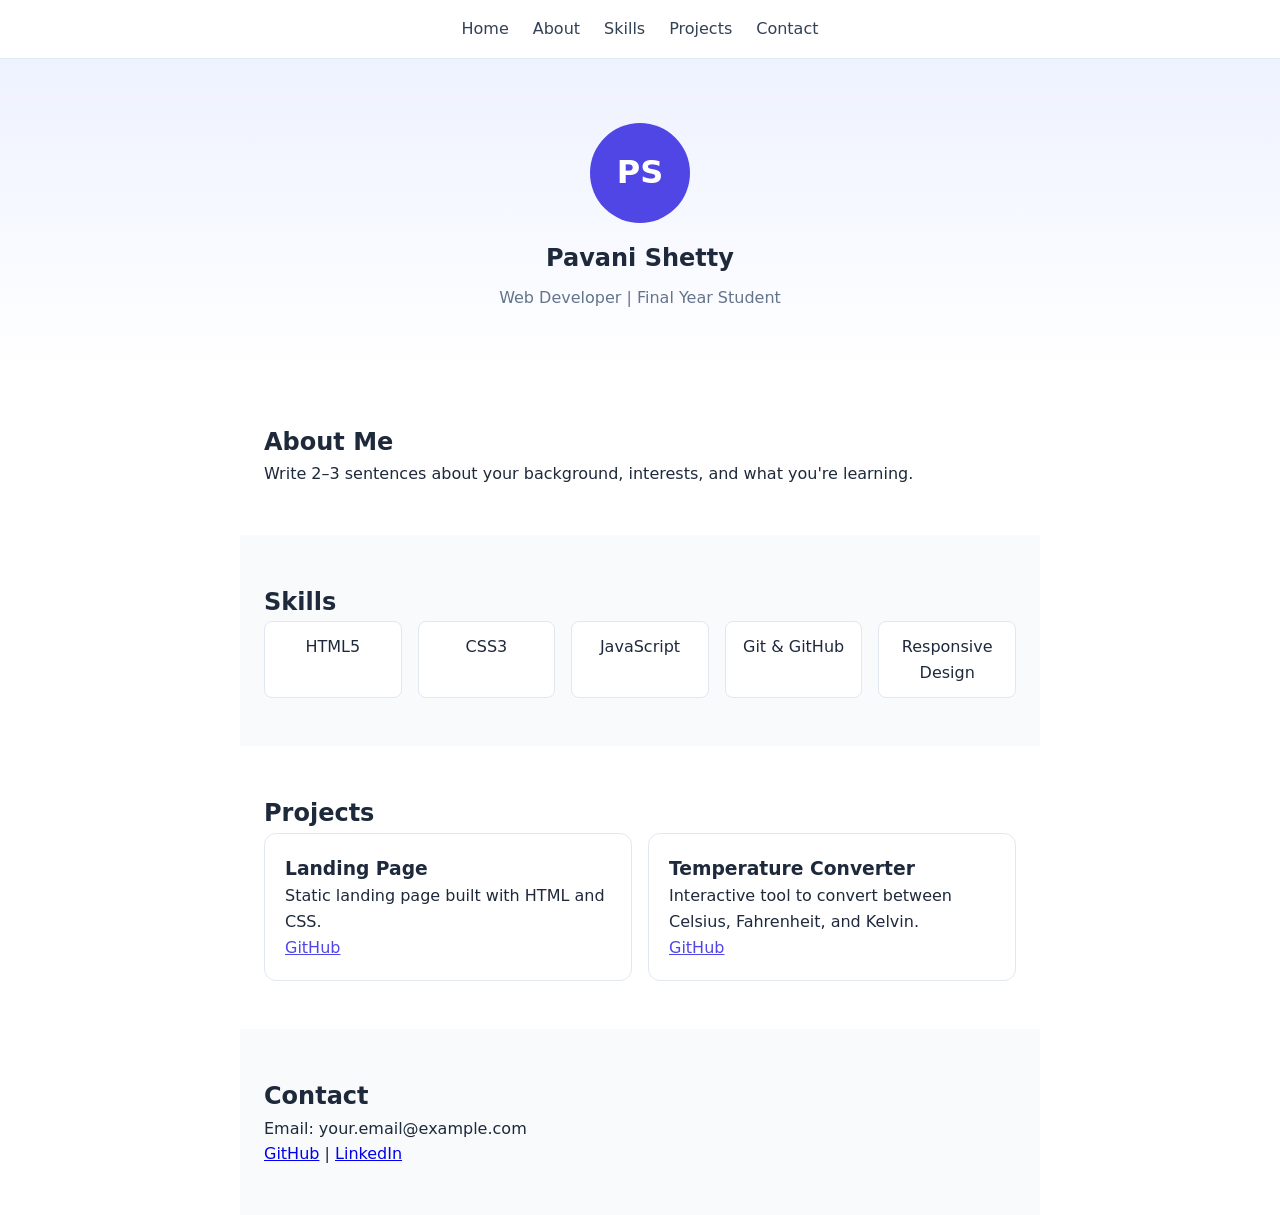
==== WebDev-L1-PersonalPortfolio/index.html @ a65268a7 "Initialize OIBSIP Web Development Level 1 project structure" ====
<!DOCTYPE html>
<html lang="en">
<head>
  <meta charset="UTF-8" />
  <meta name="viewport" content="width=device-width, initial-scale=1.0" />
  <title>Pavani Shetty | Portfolio</title>
  <link rel="stylesheet" href="style.css" />
</head>
<body>
  <nav class="navbar">
    <ul>
      <li><a href="#home">Home</a></li>
      <li><a href="#about">About</a></li>
      <li><a href="#skills">Skills</a></li>
      <li><a href="#projects">Projects</a></li>
      <li><a href="#contact">Contact</a></li>
    </ul>
  </nav>

  <section id="home" class="hero">
    <div class="avatar">PS</div>
    <h1>Pavani Shetty</h1>
    <p class="role">Web Developer | Final Year Student</p>
  </section>

  <section id="about" class="section">
    <h2>About Me</h2>
    <p>Write 2–3 sentences about your background, interests, and what you're learning.</p>
  </section>

  <section id="skills" class="section alt">
    <h2>Skills</h2>
    <div class="skills-grid">
      <span>HTML5</span>
      <span>CSS3</span>
      <span>JavaScript</span>
      <span>Git & GitHub</span>
      <span>Responsive Design</span>
    </div>
  </section>

  <section id="projects" class="section">
    <h2>Projects</h2>
    <div class="projects-grid">
      <article class="project-card">
        <h3>Landing Page</h3>
        <p>Static landing page built with HTML and CSS.</p>
        <a href="#">GitHub</a>
      </article>
      <article class="project-card">
        <h3>Temperature Converter</h3>
        <p>Interactive tool to convert between Celsius, Fahrenheit, and Kelvin.</p>
        <a href="#">GitHub</a>
      </article>
    </div>
  </section>

  <section id="contact" class="section alt">
    <h2>Contact</h2>
    <p>Email: your.email@example.com</p>
    <p>
      <a href="https://github.com/pavani-shetty">GitHub</a> |
      <a href="#">LinkedIn</a>
    </p>
  </section>
</body>
</html>
---- WebDev-L1-PersonalPortfolio/style.css ----
html {
  scroll-behavior: smooth;
}

* {
  box-sizing: border-box;
  margin: 0;
  padding: 0;
}

body {
  font-family: system-ui, sans-serif;
  color: #1e293b;
  line-height: 1.6;
}

.navbar {
  position: sticky;
  top: 0;
  background: #fff;
  border-bottom: 1px solid #e2e8f0;
  padding: 1rem;
}

.navbar ul {
  display: flex;
  justify-content: center;
  gap: 1.5rem;
  list-style: none;
  flex-wrap: wrap;
}

.navbar a {
  text-decoration: none;
  color: #334155;
  font-weight: 500;
}

.navbar a:hover {
  color: #4f46e5;
}

.hero {
  text-align: center;
  padding: 4rem 1.5rem;
  background: linear-gradient(180deg, #eef2ff, #fff);
}

.avatar {
  width: 100px;
  height: 100px;
  margin: 0 auto 1rem;
  border-radius: 50%;
  background: #4f46e5;
  color: #fff;
  display: grid;
  place-items: center;
  font-size: 2rem;
  font-weight: 700;
}

.role {
  color: #64748b;
  margin-top: 0.5rem;
}

.section {
  padding: 3rem 1.5rem;
  max-width: 800px;
  margin: 0 auto;
}

.section.alt {
  background: #f8fafc;
}

.skills-grid,
.projects-grid {
  display: grid;
  gap: 1rem;
}

.skills-grid {
  grid-template-columns: repeat(auto-fit, minmax(120px, 1fr));
}

.skills-grid span {
  background: #fff;
  border: 1px solid #e2e8f0;
  padding: 0.75rem;
  border-radius: 8px;
  text-align: center;
}

.projects-grid {
  grid-template-columns: repeat(auto-fit, minmax(240px, 1fr));
}

.project-card {
  background: #fff;
  border: 1px solid #e2e8f0;
  border-radius: 12px;
  padding: 1.25rem;
}

.project-card a {
  color: #4f46e5;
}

@media (max-width: 600px) {
  .hero {
    padding: 2.5rem 1rem;
  }
}
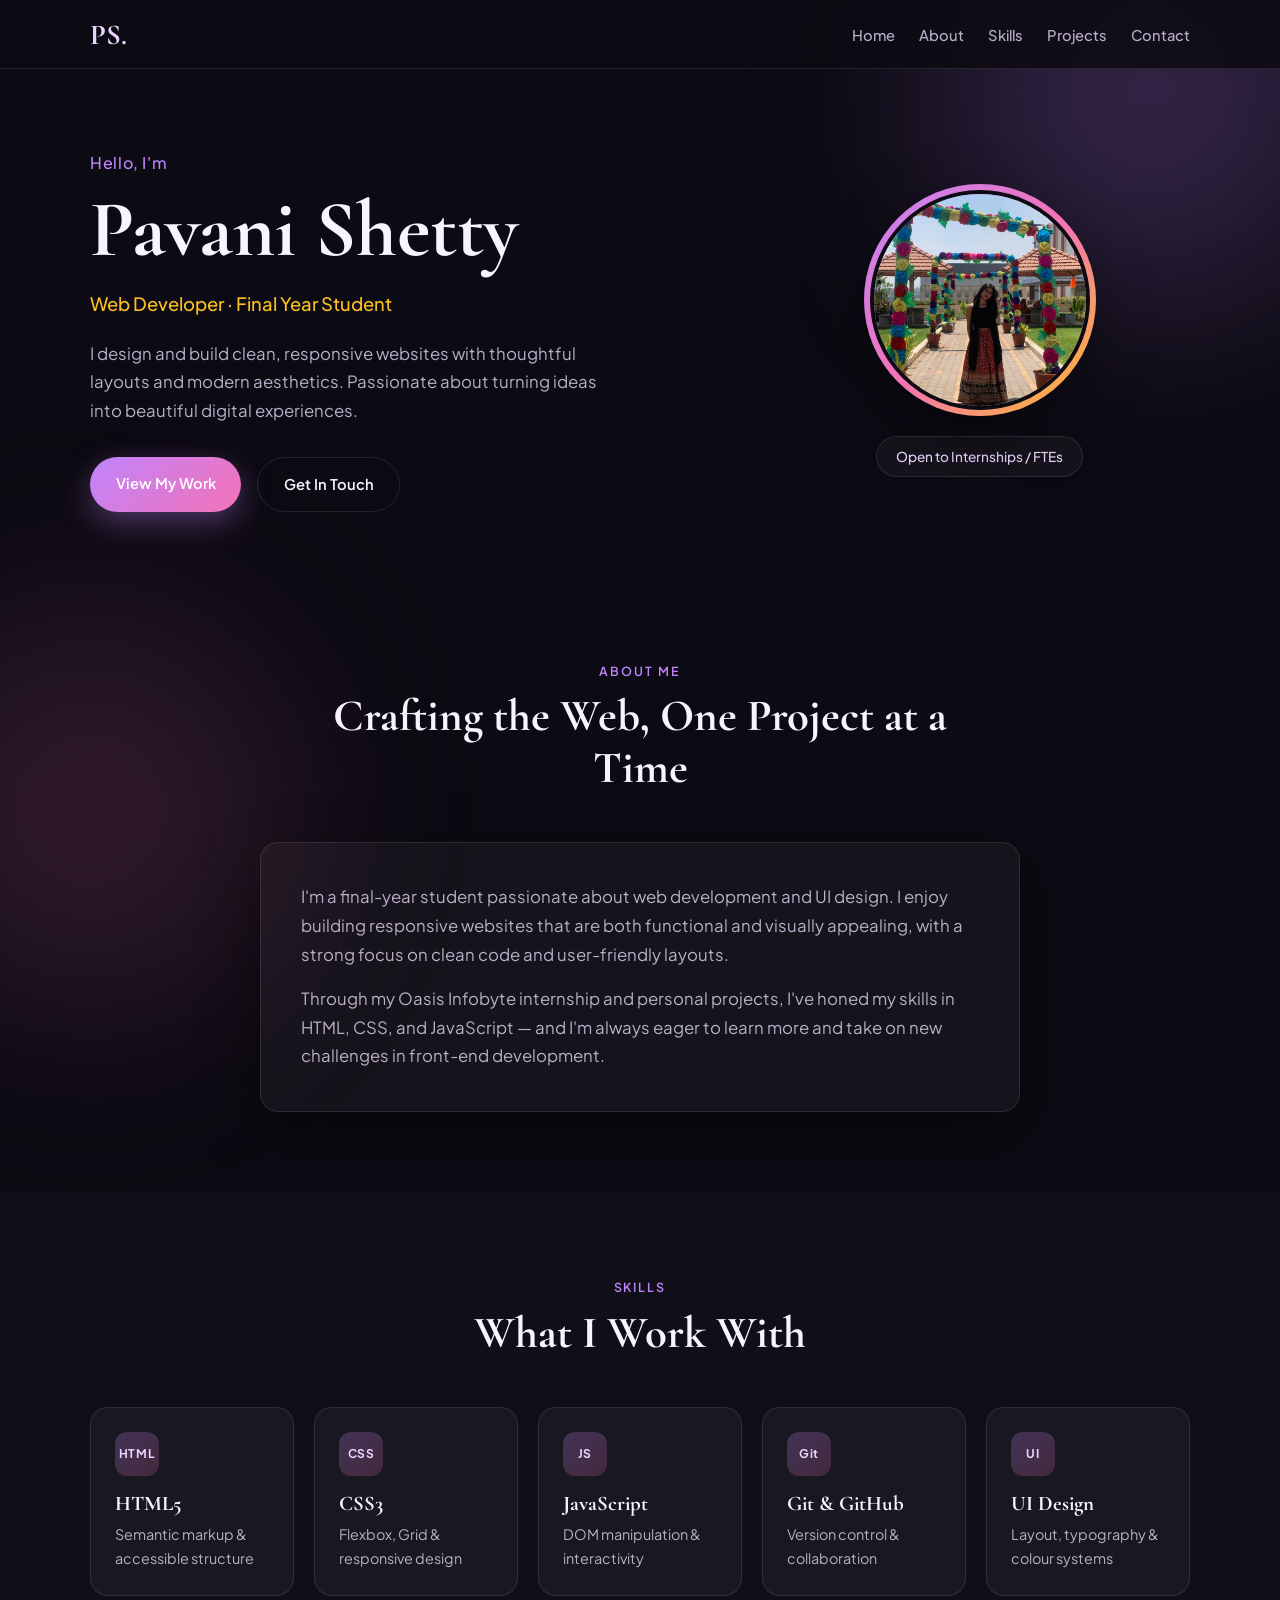
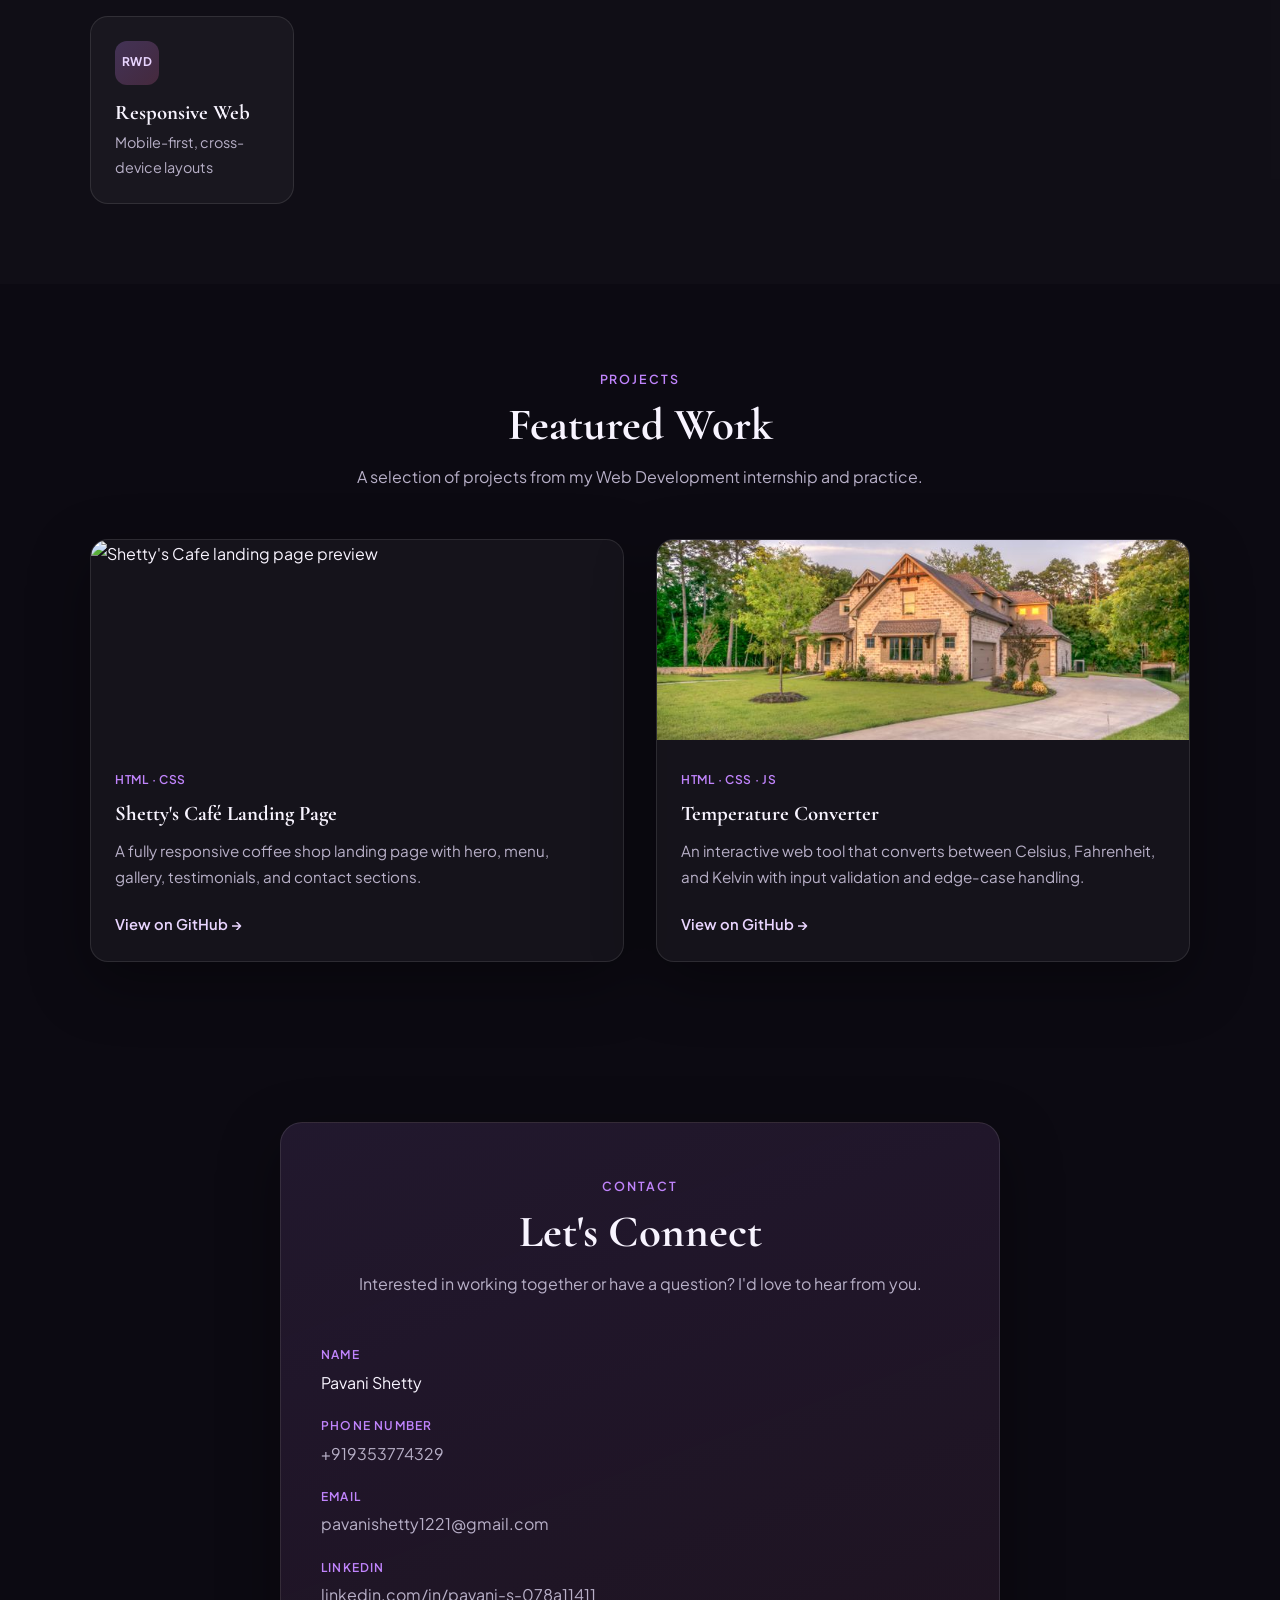
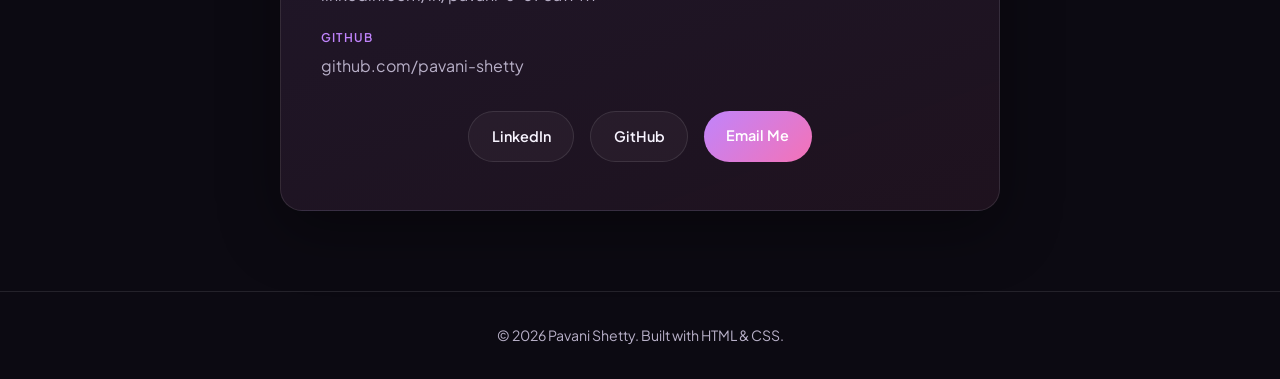
==== commit 9c3ec0fc: "Complete Task 2 - Personal portfolio with Netlify deployment setup" ====
--- a/WebDev-L1-PersonalPortfolio/index.html
+++ b/WebDev-L1-PersonalPortfolio/index.html
@@ -3,65 +3,231 @@
 <head>
   <meta charset="UTF-8" />
   <meta name="viewport" content="width=device-width, initial-scale=1.0" />
-  <title>Pavani Shetty | Portfolio</title>
+  <title>Pavani Shetty | Web Developer Portfolio</title>
   <link rel="stylesheet" href="style.css" />
+  <link rel="preconnect" href="https://fonts.googleapis.com" />
+  <link rel="preconnect" href="https://fonts.gstatic.com" crossorigin />
+  <link href="https://fonts.googleapis.com/css2?family=Cormorant+Garamond:wght@500;600;700&family=Plus+Jakarta+Sans:wght@300;400;500;600;700&display=swap" rel="stylesheet" />
 </head>
 <body>
-  <nav class="navbar">
-    <ul>
-      <li><a href="#home">Home</a></li>
-      <li><a href="#about">About</a></li>
-      <li><a href="#skills">Skills</a></li>
-      <li><a href="#projects">Projects</a></li>
-      <li><a href="#contact">Contact</a></li>
-    </ul>
-  </nav>
-
-  <section id="home" class="hero">
-    <div class="avatar">PS</div>
-    <h1>Pavani Shetty</h1>
-    <p class="role">Web Developer | Final Year Student</p>
-  </section>
-
-  <section id="about" class="section">
-    <h2>About Me</h2>
-    <p>Write 2–3 sentences about your background, interests, and what you're learning.</p>
-  </section>
-
-  <section id="skills" class="section alt">
-    <h2>Skills</h2>
-    <div class="skills-grid">
-      <span>HTML5</span>
-      <span>CSS3</span>
-      <span>JavaScript</span>
-      <span>Git & GitHub</span>
-      <span>Responsive Design</span>
+  <div class="bg-glow bg-glow--one"></div>
+  <div class="bg-glow bg-glow--two"></div>
+
+  <header class="navbar">
+    <div class="container nav-content">
+      <a href="#home" class="logo">PS.</a>
+      <nav aria-label="Main navigation">
+        <ul class="nav-links">
+          <li><a href="#home">Home</a></li>
+          <li><a href="#about">About</a></li>
+          <li><a href="#skills">Skills</a></li>
+          <li><a href="#projects">Projects</a></li>
+          <li><a href="#contact">Contact</a></li>
+        </ul>
+      </nav>
     </div>
-  </section>
-
-  <section id="projects" class="section">
-    <h2>Projects</h2>
-    <div class="projects-grid">
-      <article class="project-card">
-        <h3>Landing Page</h3>
-        <p>Static landing page built with HTML and CSS.</p>
-        <a href="#">GitHub</a>
-      </article>
-      <article class="project-card">
-        <h3>Temperature Converter</h3>
-        <p>Interactive tool to convert between Celsius, Fahrenheit, and Kelvin.</p>
-        <a href="#">GitHub</a>
-      </article>
+  </header>
+
+  <main>
+    <section id="home" class="hero">
+      <div class="container hero-grid">
+        <div class="hero-text">
+          <p class="eyebrow">Hello, I'm</p>
+          <h1>Pavani Shetty</h1>
+          <p class="role">Web Developer · Final Year Student</p>
+          <p class="hero-description">
+            I design and build clean, responsive websites with thoughtful layouts
+            and modern aesthetics. Passionate about turning ideas into beautiful
+            digital experiences.
+          </p>
+          <div class="hero-actions">
+            <a href="#projects" class="btn btn-primary">View My Work</a>
+            <a href="#contact" class="btn btn-outline">Get In Touch</a>
+          </div>
+        </div>
+        <div class="hero-profile">
+          <div class="profile-ring">
+            <div class="avatar">
+              <img
+                src="images/profile.png"
+                alt="Pavani Shetty"
+              />
+            </div>
+          </div>
+          <div class="profile-badge">Open to Internships / FTEs</div>
+        </div>
+      </div>
+    </section>
+
+    <section id="about" class="section about">
+      <div class="container">
+        <div class="section-header">
+          <span class="section-label">About Me</span>
+          <h2>Crafting the Web, One Project at a Time</h2>
+        </div>
+        <div class="about-card">
+          <p>
+            I'm a final-year student passionate about web development and UI design.
+            I enjoy building responsive websites that are both functional and visually
+            appealing, with a strong focus on clean code and user-friendly layouts.
+          </p>
+          <p>
+            Through my Oasis Infobyte internship and personal projects, I've honed my
+            skills in HTML, CSS, and JavaScript — and I'm always eager to learn more
+            and take on new challenges in front-end development.
+          </p>
+        </div>
+      </div>
+    </section>
+
+    <section id="skills" class="section skills">
+      <div class="container">
+        <div class="section-header">
+          <span class="section-label">Skills</span>
+          <h2>What I Work With</h2>
+        </div>
+        <div class="skills-grid">
+          <article class="skill-card">
+            <span class="skill-icon">HTML</span>
+            <h3>HTML5</h3>
+            <p>Semantic markup & accessible structure</p>
+          </article>
+          <article class="skill-card">
+            <span class="skill-icon">CSS</span>
+            <h3>CSS3</h3>
+            <p>Flexbox, Grid & responsive design</p>
+          </article>
+          <article class="skill-card">
+            <span class="skill-icon">JS</span>
+            <h3>JavaScript</h3>
+            <p>DOM manipulation & interactivity</p>
+          </article>
+          <article class="skill-card">
+            <span class="skill-icon">Git</span>
+            <h3>Git & GitHub</h3>
+            <p>Version control & collaboration</p>
+          </article>
+          <article class="skill-card">
+            <span class="skill-icon">UI</span>
+            <h3>UI Design</h3>
+            <p>Layout, typography & colour systems</p>
+          </article>
+          <article class="skill-card">
+            <span class="skill-icon">RWD</span>
+            <h3>Responsive Web</h3>
+            <p>Mobile-first, cross-device layouts</p>
+          </article>
+        </div>
+      </div>
+    </section>
+
+    <section id="projects" class="section projects">
+      <div class="container">
+        <div class="section-header">
+          <span class="section-label">Projects</span>
+          <h2>Featured Work</h2>
+          <p>A selection of projects from my Web Development internship and practice.</p>
+        </div>
+        <div class="projects-grid">
+          <article class="project-card">
+            <div class="project-image">
+              <img
+                src="https://images.unsplash.com/photo-1495474472287-4d71bcdd2085?w=700&auto=format&fit=crop&q=80"
+                alt="Shetty's Cafe landing page preview"
+                loading="lazy"
+              />
+            </div>
+            <div class="project-body">
+              <span class="project-tag">HTML · CSS</span>
+              <h3>Shetty's Café Landing Page</h3>
+              <p>
+                A fully responsive coffee shop landing page with hero, menu, gallery,
+                testimonials, and contact sections.
+              </p>
+              <a
+                href="https://github.com/pavani-shetty/OIBSIP/tree/main/WebDev-L1-LandingPage"
+                target="_blank"
+                rel="noopener noreferrer"
+                class="project-link"
+              >View on GitHub →</a>
+            </div>
+          </article>
+          <article class="project-card">
+            <div class="project-image">
+              <img
+                src="images/temperature-converter.jpg"
+                alt="Temperature converter project preview"
+                loading="lazy"
+              />
+            </div>
+            <div class="project-body">
+              <span class="project-tag">HTML · CSS · JS</span>
+              <h3>Temperature Converter</h3>
+              <p>
+                An interactive web tool that converts between Celsius, Fahrenheit,
+                and Kelvin with input validation and edge-case handling.
+              </p>
+              <a
+                href="https://github.com/pavani-shetty/OIBSIP/tree/main/WebDev-L1-TemperatureConverter"
+                target="_blank"
+                rel="noopener noreferrer"
+                class="project-link"
+              >View on GitHub →</a>
+            </div>
+          </article>
+        </div>
+      </div>
+    </section>
+
+    <section id="contact" class="section contact">
+      <div class="container">
+        <div class="contact-card">
+          <div class="section-header">
+            <span class="section-label">Contact</span>
+            <h2>Let's Connect</h2>
+            <p>Interested in working together or have a question? I'd love to hear from you.</p>
+          </div>
+          <div class="contact-details">
+            <div class="contact-item">
+              <span class="contact-label">Name</span>
+              <span>Pavani Shetty</span>
+            </div>
+            <div class="contact-item">
+              <span class="contact-label">Phone Number</span>
+              <a href="tel:+919353774329">+919353774329</a>
+            </div>
+            <div class="contact-item">
+              <span class="contact-label">Email</span>
+              <a href="mailto:pavanishetty1221@gmail.com">pavanishetty1221@gmail.com</a>
+            </div>
+
+            <div class="contact-item">
+              <span class="contact-label">LinkedIn</span>
+              <a href="https://www.linkedin.com/in/pavani-s-078a11411/" target="_blank" rel="noopener noreferrer">
+                linkedin.com/in/pavani-s-078a11411
+              </a>
+            </div>
+            <div class="contact-item">
+              <span class="contact-label">GitHub</span>
+              <a href="https://github.com/pavani-shetty" target="_blank" rel="noopener noreferrer">
+                github.com/pavani-shetty
+              </a>
+            </div>
+          </div>
+          <div class="social-links">
+            <a href="https://www.linkedin.com/in/pavani-s-078a11411/" target="_blank" rel="noopener noreferrer" class="social-btn">LinkedIn</a>
+            <a href="https://github.com/pavani-shetty" target="_blank" rel="noopener noreferrer" class="social-btn">GitHub</a>
+            <a href="mailto:pavanishetty1221@gmail.com" class="social-btn social-btn--accent">Email Me</a>
+          </div>
+        </div>
+      </div>
+    </section>
+  </main>
+
+  <footer class="footer">
+    <div class="container">
+      <p>&copy; 2026 Pavani Shetty. Built with HTML & CSS.</p>
     </div>
-  </section>
-
-  <section id="contact" class="section alt">
-    <h2>Contact</h2>
-    <p>Email: your.email@example.com</p>
-    <p>
-      <a href="https://github.com/pavani-shetty">GitHub</a> |
-      <a href="#">LinkedIn</a>
-    </p>
-  </section>
+  </footer>
 </body>
 </html>
--- a/WebDev-L1-PersonalPortfolio/style.css
+++ b/WebDev-L1-PersonalPortfolio/style.css
@@ -2,113 +2,563 @@
   scroll-behavior: smooth;
 }
 
-* {
+*,
+*::before,
+*::after {
   box-sizing: border-box;
   margin: 0;
   padding: 0;
 }
 
+:root {
+  --bg: #0c0a12;
+  --bg-card: rgba(255, 255, 255, 0.04);
+  --bg-card-hover: rgba(255, 255, 255, 0.07);
+  --text: #f8f4ff;
+  --text-muted: #b8b0c8;
+  --accent: #c084fc;
+  --accent-soft: #e9d5ff;
+  --accent-2: #f472b6;
+  --gold: #fbbf24;
+  --border: rgba(255, 255, 255, 0.1);
+  --shadow: 0 20px 60px rgba(0, 0, 0, 0.35);
+  --radius: 18px;
+}
+
 body {
-  font-family: system-ui, sans-serif;
-  color: #1e293b;
-  line-height: 1.6;
-}
-
+  font-family: "Plus Jakarta Sans", sans-serif;
+  font-size: 1rem;
+  font-weight: 400;
+  line-height: 1.7;
+  color: var(--text);
+  background: var(--bg);
+  overflow-x: hidden;
+}
+
+img {
+  display: block;
+  max-width: 100%;
+}
+
+a {
+  color: inherit;
+}
+
+.container {
+  width: min(1100px, 92%);
+  margin: 0 auto;
+}
+
+h1,
+h2,
+h3,
+.logo {
+  font-family: "Cormorant Garamond", serif;
+  font-weight: 700;
+  line-height: 1.15;
+}
+
+h1 {
+  font-size: clamp(3rem, 7vw, 5rem);
+}
+
+h2 {
+  font-size: clamp(2rem, 4vw, 2.8rem);
+}
+
+h3 {
+  font-size: 1.3rem;
+}
+
+.section-label {
+  display: inline-block;
+  margin-bottom: 0.6rem;
+  font-size: 0.78rem;
+  font-weight: 600;
+  letter-spacing: 0.16em;
+  text-transform: uppercase;
+  color: var(--accent);
+}
+
+.section-header {
+  text-align: center;
+  max-width: 620px;
+  margin: 0 auto 3rem;
+}
+
+.section-header p {
+  margin-top: 0.75rem;
+  color: var(--text-muted);
+}
+
+/* Background glow */
+.bg-glow {
+  position: fixed;
+  border-radius: 50%;
+  filter: blur(100px);
+  pointer-events: none;
+  z-index: -1;
+}
+
+.bg-glow--one {
+  top: -120px;
+  right: -80px;
+  width: 420px;
+  height: 420px;
+  background: rgba(192, 132, 252, 0.22);
+}
+
+.bg-glow--two {
+  bottom: -100px;
+  left: -100px;
+  width: 380px;
+  height: 380px;
+  background: rgba(244, 114, 182, 0.16);
+}
+
+/* Navbar */
 .navbar {
   position: sticky;
   top: 0;
-  background: #fff;
-  border-bottom: 1px solid #e2e8f0;
-  padding: 1rem;
-}
-
-.navbar ul {
+  z-index: 100;
+  background: rgba(12, 10, 18, 0.82);
+  backdrop-filter: blur(14px);
+  border-bottom: 1px solid var(--border);
+}
+
+.nav-content {
   display: flex;
-  justify-content: center;
+  align-items: center;
+  justify-content: space-between;
+  padding: 1.1rem 0;
+  gap: 1rem;
+}
+
+.logo {
+  font-size: 1.8rem;
+  color: var(--accent-soft);
+  text-decoration: none;
+}
+
+.nav-links {
+  display: flex;
+  flex-wrap: wrap;
   gap: 1.5rem;
   list-style: none;
+}
+
+.nav-links a {
+  position: relative;
+  color: var(--text-muted);
+  text-decoration: none;
+  font-size: 0.92rem;
+  font-weight: 500;
+  transition: color 0.2s ease;
+}
+
+.nav-links a:hover {
+  color: var(--text);
+}
+
+.nav-links a::after {
+  content: "";
+  position: absolute;
+  left: 0;
+  bottom: -4px;
+  width: 0;
+  height: 2px;
+  background: linear-gradient(90deg, var(--accent), var(--accent-2));
+  transition: width 0.25s ease;
+}
+
+.nav-links a:hover::after {
+  width: 100%;
+}
+
+/* Buttons */
+.btn {
+  display: inline-block;
+  padding: 0.85rem 1.6rem;
+  border-radius: 999px;
+  font-size: 0.92rem;
+  font-weight: 600;
+  text-decoration: none;
+  transition: transform 0.2s ease, box-shadow 0.2s ease, background 0.2s ease;
+}
+
+.btn-primary {
+  background: linear-gradient(135deg, var(--accent), var(--accent-2));
+  color: #fff;
+  box-shadow: 0 10px 30px rgba(192, 132, 252, 0.35);
+}
+
+.btn-primary:hover {
+  transform: translateY(-2px);
+  box-shadow: 0 14px 36px rgba(192, 132, 252, 0.45);
+}
+
+.btn-outline {
+  border: 1px solid var(--border);
+  color: var(--text);
+  background: transparent;
+}
+
+.btn-outline:hover {
+  background: var(--bg-card-hover);
+  transform: translateY(-2px);
+}
+
+/* Hero */
+.hero {
+  padding: 5rem 0 4rem;
+}
+
+.hero-grid {
+  display: grid;
+  grid-template-columns: 1.2fr 0.8fr;
+  gap: 3rem;
+  align-items: center;
+}
+
+.eyebrow {
+  margin-bottom: 0.5rem;
+  font-size: 1rem;
+  font-weight: 500;
+  color: var(--accent);
+  letter-spacing: 0.04em;
+}
+
+.role {
+  margin: 0.75rem 0 1.25rem;
+  font-size: 1.15rem;
+  font-weight: 500;
+  color: var(--gold);
+}
+
+.hero-description {
+  max-width: 520px;
+  margin-bottom: 2rem;
+  color: var(--text-muted);
+  font-size: 1.05rem;
+}
+
+.hero-actions {
+  display: flex;
   flex-wrap: wrap;
-}
-
-.navbar a {
-  text-decoration: none;
-  color: #334155;
+  gap: 1rem;
+}
+
+.hero-profile {
+  display: flex;
+  flex-direction: column;
+  align-items: center;
+  gap: 1.25rem;
+}
+
+.profile-ring {
+  position: relative;
+  padding: 6px;
+  border-radius: 50%;
+  background: linear-gradient(135deg, var(--accent), var(--accent-2), var(--gold));
+  box-shadow: var(--shadow);
+}
+
+.avatar {
+  width: 220px;
+  height: 220px;
+  border-radius: 50%;
+  overflow: hidden;
+  border: 4px solid var(--bg);
+}
+
+.avatar img {
+  width: 100%;
+  height: 100%;
+  object-fit: cover;
+  object-position: center 15%;
+}
+
+.profile-badge {
+  padding: 0.5rem 1.2rem;
+  border-radius: 999px;
+  border: 1px solid var(--border);
+  background: var(--bg-card);
+  font-size: 0.85rem;
   font-weight: 500;
-}
-
-.navbar a:hover {
-  color: #4f46e5;
-}
-
-.hero {
-  text-align: center;
-  padding: 4rem 1.5rem;
-  background: linear-gradient(180deg, #eef2ff, #fff);
-}
-
-.avatar {
-  width: 100px;
-  height: 100px;
-  margin: 0 auto 1rem;
-  border-radius: 50%;
-  background: #4f46e5;
-  color: #fff;
+  color: var(--accent-soft);
+}
+
+/* Sections */
+.section {
+  padding: 5rem 0;
+}
+
+.about-card {
+  max-width: 760px;
+  margin: 0 auto;
+  padding: 2.5rem;
+  border-radius: var(--radius);
+  background: var(--bg-card);
+  border: 1px solid var(--border);
+  box-shadow: var(--shadow);
+}
+
+.about-card p {
+  margin-bottom: 1rem;
+  color: var(--text-muted);
+  font-size: 1.05rem;
+}
+
+.about-card p:last-child {
+  margin-bottom: 0;
+}
+
+/* Skills */
+.skills {
+  background: rgba(255, 255, 255, 0.02);
+}
+
+.skills-grid {
   display: grid;
+  grid-template-columns: repeat(auto-fit, minmax(180px, 1fr));
+  gap: 1.25rem;
+}
+
+.skill-card {
+  padding: 1.5rem;
+  border-radius: var(--radius);
+  background: var(--bg-card);
+  border: 1px solid var(--border);
+  transition: transform 0.25s ease, background 0.25s ease, border-color 0.25s ease;
+}
+
+.skill-card:hover {
+  transform: translateY(-5px);
+  background: var(--bg-card-hover);
+  border-color: rgba(192, 132, 252, 0.35);
+}
+
+.skill-icon {
+  display: inline-grid;
   place-items: center;
-  font-size: 2rem;
+  width: 44px;
+  height: 44px;
+  margin-bottom: 1rem;
+  border-radius: 12px;
+  background: linear-gradient(135deg, rgba(192, 132, 252, 0.25), rgba(244, 114, 182, 0.2));
+  font-size: 0.75rem;
   font-weight: 700;
-}
-
-.role {
-  color: #64748b;
-  margin-top: 0.5rem;
-}
-
-.section {
-  padding: 3rem 1.5rem;
-  max-width: 800px;
-  margin: 0 auto;
-}
-
-.section.alt {
-  background: #f8fafc;
-}
-
-.skills-grid,
+  letter-spacing: 0.05em;
+  color: var(--accent-soft);
+}
+
+.skill-card h3 {
+  margin-bottom: 0.35rem;
+}
+
+.skill-card p {
+  font-size: 0.9rem;
+  color: var(--text-muted);
+}
+
+/* Projects */
 .projects-grid {
   display: grid;
+  grid-template-columns: repeat(auto-fit, minmax(300px, 1fr));
+  gap: 2rem;
+}
+
+.project-card {
+  overflow: hidden;
+  border-radius: var(--radius);
+  background: var(--bg-card);
+  border: 1px solid var(--border);
+  box-shadow: var(--shadow);
+  transition: transform 0.25s ease;
+}
+
+.project-card:hover {
+  transform: translateY(-6px);
+}
+
+.project-image {
+  height: 200px;
+  overflow: hidden;
+}
+
+.project-image img {
+  width: 100%;
+  height: 100%;
+  object-fit: cover;
+  transition: transform 0.4s ease;
+}
+
+.project-card:hover .project-image img {
+  transform: scale(1.06);
+}
+
+.project-body {
+  padding: 1.5rem;
+}
+
+.project-tag {
+  display: inline-block;
+  margin-bottom: 0.75rem;
+  font-size: 0.75rem;
+  font-weight: 600;
+  letter-spacing: 0.06em;
+  text-transform: uppercase;
+  color: var(--accent);
+}
+
+.project-body p {
+  margin: 0.75rem 0 1.25rem;
+  color: var(--text-muted);
+  font-size: 0.95rem;
+}
+
+.project-link {
+  color: var(--accent-soft);
+  text-decoration: none;
+  font-weight: 600;
+  font-size: 0.92rem;
+  transition: color 0.2s ease;
+}
+
+.project-link:hover {
+  color: var(--accent-2);
+}
+
+/* Contact */
+.contact-card {
+  max-width: 720px;
+  margin: 0 auto;
+  padding: 3rem 2.5rem;
+  border-radius: calc(var(--radius) + 4px);
+  background: linear-gradient(160deg, rgba(192, 132, 252, 0.12), rgba(244, 114, 182, 0.08));
+  border: 1px solid var(--border);
+  box-shadow: var(--shadow);
+}
+
+.contact-details {
+  display: grid;
+  gap: 1.25rem;
+  margin-bottom: 2rem;
+}
+
+.contact-item {
+  display: flex;
+  flex-direction: column;
+  gap: 0.2rem;
+}
+
+.contact-label {
+  font-size: 0.75rem;
+  font-weight: 600;
+  letter-spacing: 0.1em;
+  text-transform: uppercase;
+  color: var(--accent);
+}
+
+.contact-item a {
+  color: var(--text-muted);
+  text-decoration: none;
+  transition: color 0.2s ease;
+}
+
+.contact-item a:hover {
+  color: var(--accent-soft);
+}
+
+.social-links {
+  display: flex;
+  flex-wrap: wrap;
+  justify-content: center;
   gap: 1rem;
 }
 
-.skills-grid {
-  grid-template-columns: repeat(auto-fit, minmax(120px, 1fr));
-}
-
-.skills-grid span {
-  background: #fff;
-  border: 1px solid #e2e8f0;
-  padding: 0.75rem;
-  border-radius: 8px;
+.social-btn {
+  padding: 0.75rem 1.4rem;
+  border-radius: 999px;
+  border: 1px solid var(--border);
+  background: var(--bg-card);
+  text-decoration: none;
+  font-size: 0.9rem;
+  font-weight: 600;
+  color: var(--text);
+  transition: transform 0.2s ease, background 0.2s ease;
+}
+
+.social-btn:hover {
+  transform: translateY(-2px);
+  background: var(--bg-card-hover);
+}
+
+.social-btn--accent {
+  background: linear-gradient(135deg, var(--accent), var(--accent-2));
+  border: none;
+  color: #fff;
+}
+
+/* Footer */
+.footer {
+  padding: 2rem 0;
+  border-top: 1px solid var(--border);
   text-align: center;
 }
 
-.projects-grid {
-  grid-template-columns: repeat(auto-fit, minmax(240px, 1fr));
-}
-
-.project-card {
-  background: #fff;
-  border: 1px solid #e2e8f0;
-  border-radius: 12px;
-  padding: 1.25rem;
-}
-
-.project-card a {
-  color: #4f46e5;
+.footer p {
+  font-size: 0.88rem;
+  color: var(--text-muted);
+}
+
+/* Responsive */
+@media (max-width: 900px) {
+  .hero-grid {
+    grid-template-columns: 1fr;
+    text-align: center;
+  }
+
+  .hero-description {
+    margin-left: auto;
+    margin-right: auto;
+  }
+
+  .hero-actions {
+    justify-content: center;
+  }
+
+  .hero-profile {
+    order: -1;
+  }
+
+  .avatar {
+    width: 180px;
+    height: 180px;
+  }
 }
 
 @media (max-width: 600px) {
+  .nav-content {
+    flex-direction: column;
+    align-items: center;
+  }
+
+  .nav-links {
+    justify-content: center;
+    gap: 1rem;
+  }
+
   .hero {
-    padding: 2.5rem 1rem;
-  }
-}
+    padding: 3.5rem 0 2.5rem;
+  }
+
+  .section {
+    padding: 3.5rem 0;
+  }
+
+  .about-card,
+  .contact-card {
+    padding: 1.75rem;
+  }
+}
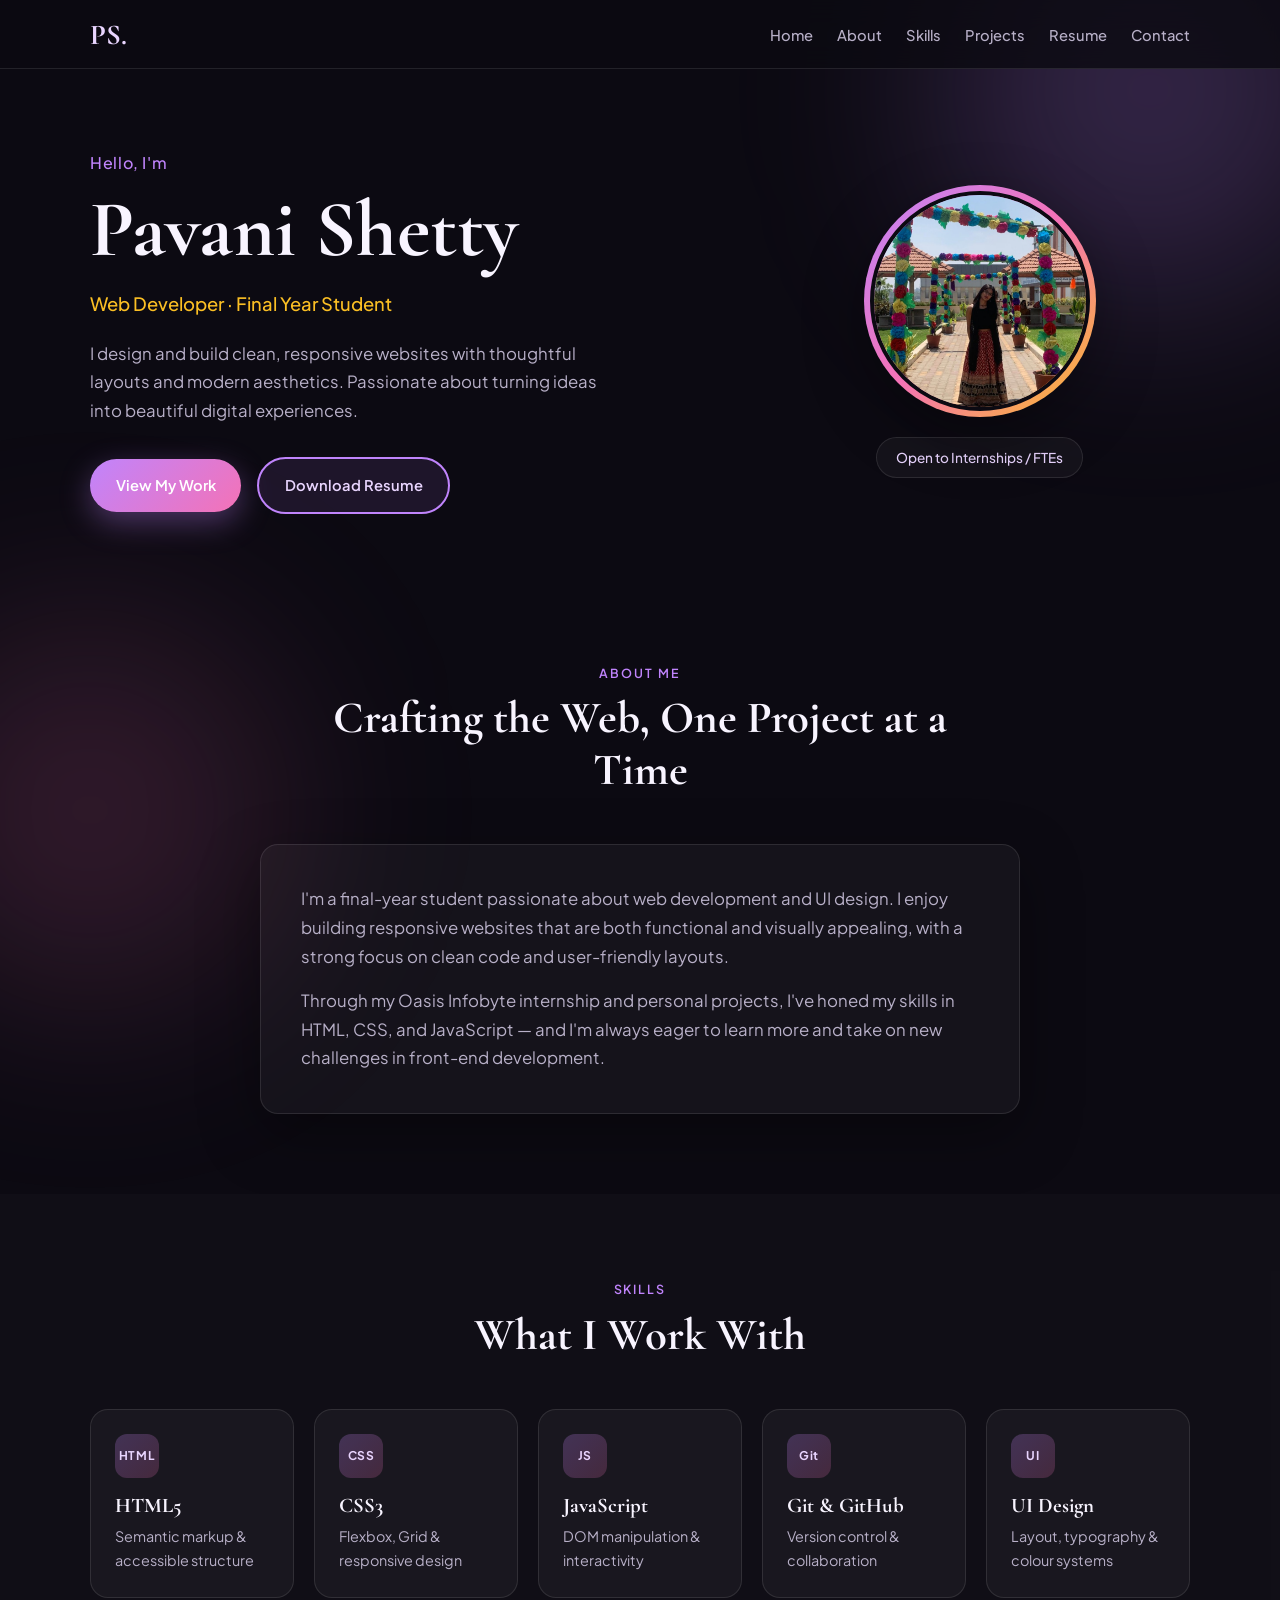
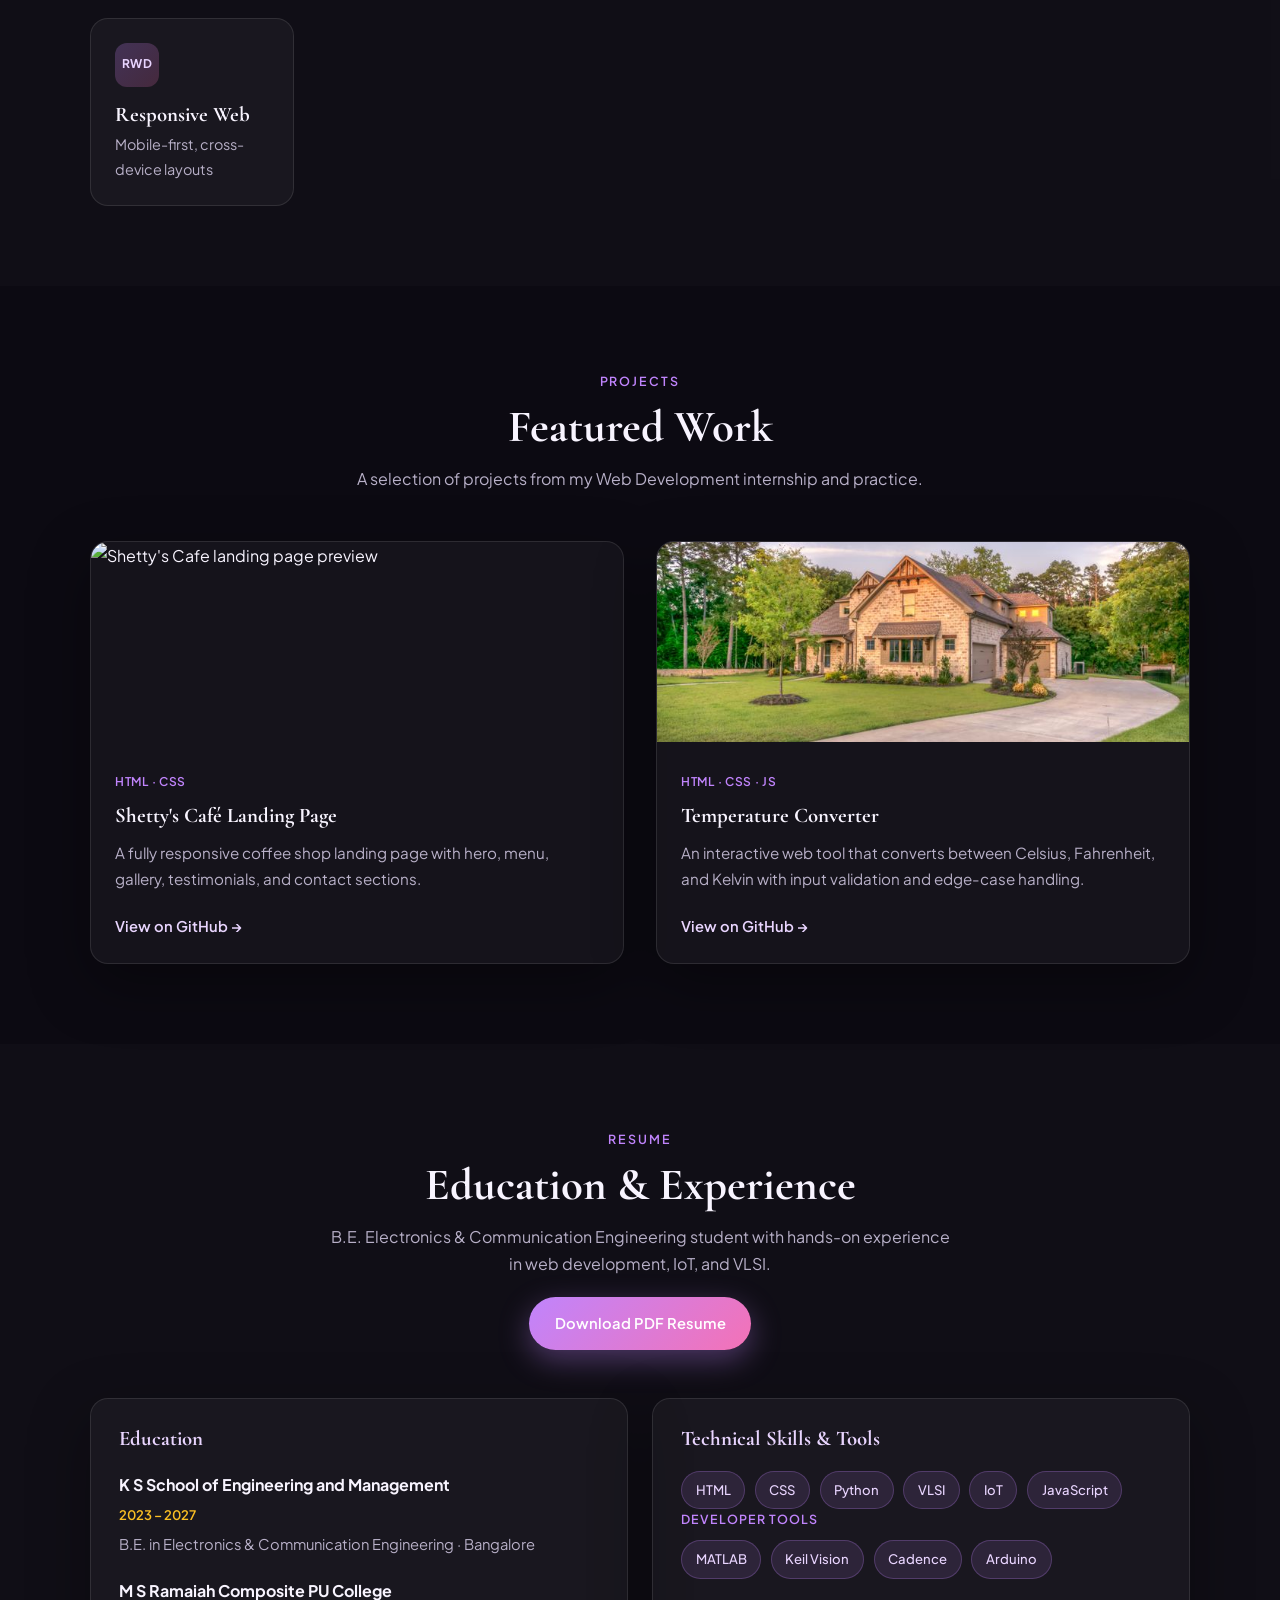
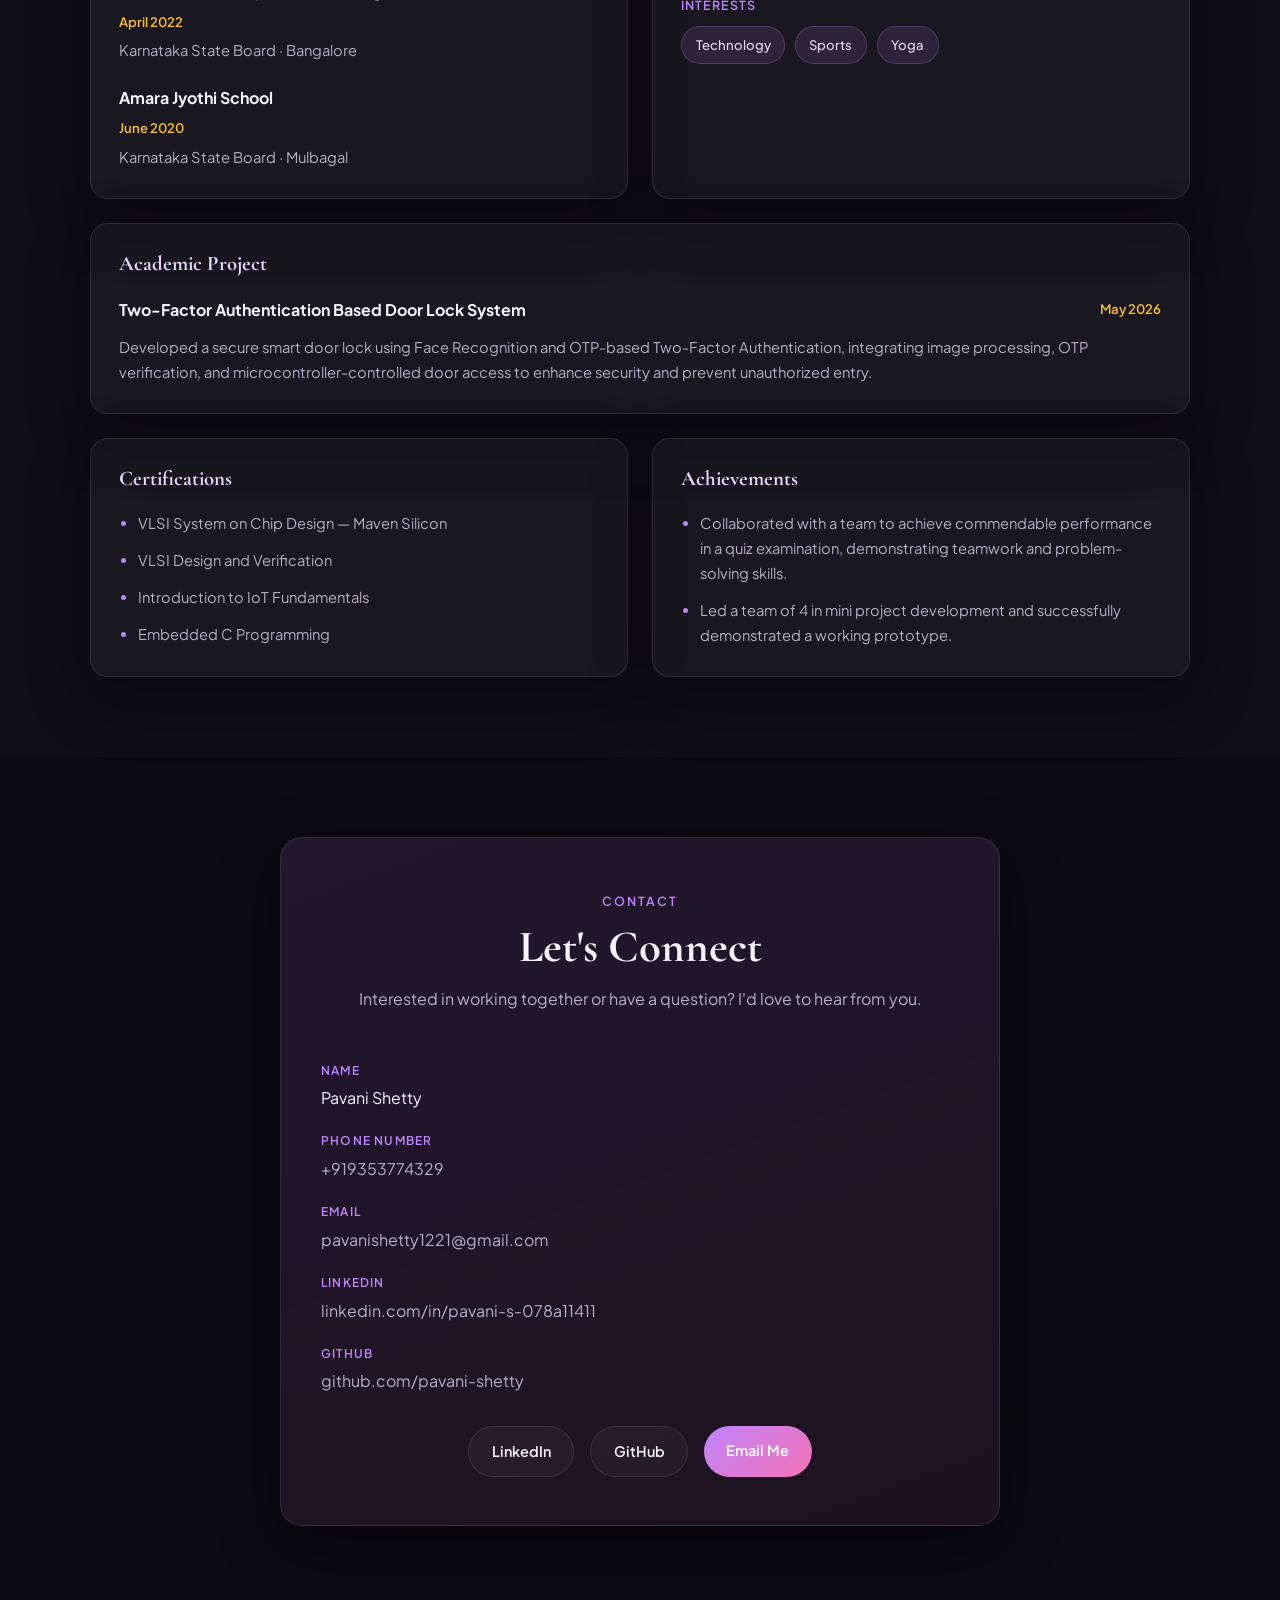
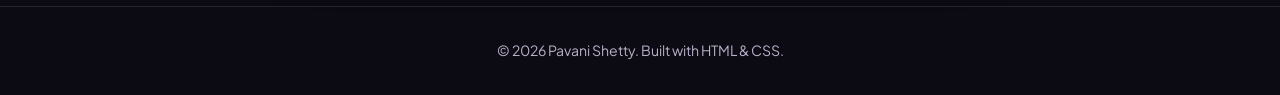
==== commit 007e1b7c: "Update portfolio with resume section and sync landing page removal Add resume section, PDF download," ====
--- a/WebDev-L1-PersonalPortfolio/index.html
+++ b/WebDev-L1-PersonalPortfolio/index.html
@@ -22,6 +22,7 @@
           <li><a href="#about">About</a></li>
           <li><a href="#skills">Skills</a></li>
           <li><a href="#projects">Projects</a></li>
+          <li><a href="#resume">Resume</a></li>
           <li><a href="#contact">Contact</a></li>
         </ul>
       </nav>
@@ -42,7 +43,7 @@
           </p>
           <div class="hero-actions">
             <a href="#projects" class="btn btn-primary">View My Work</a>
-            <a href="#contact" class="btn btn-outline">Get In Touch</a>
+            <a href="images/pavani-resume.pdf" class="btn btn-outline" download="Pavani_Shetty_Resume.pdf" target="_blank" rel="noopener noreferrer">Download Resume</a>
           </div>
         </div>
         <div class="hero-profile">
@@ -179,6 +180,110 @@
       </div>
     </section>
 
+    <section id="resume" class="section resume">
+      <div class="container">
+        <div class="section-header">
+          <span class="section-label">Resume</span>
+          <h2>Education & Experience</h2>
+          <p>
+            B.E. Electronics & Communication Engineering student with hands-on
+            experience in web development, IoT, and VLSI.
+          </p>
+          <a href="images/pavani-resume.pdf" class="btn btn-primary resume-download" download="Pavani_Shetty_Resume.pdf" target="_blank" rel="noopener noreferrer">
+            Download PDF Resume
+          </a>
+        </div>
+
+        <div class="resume-grid">
+          <article class="resume-card">
+            <h3>Education</h3>
+            <ul class="resume-list">
+              <li>
+                <strong>K S School of Engineering and Management</strong>
+                <span>2023 – 2027</span>
+                <p>B.E. in Electronics & Communication Engineering · Bangalore</p>
+              </li>
+              <li>
+                <strong>M S Ramaiah Composite PU College</strong>
+                <span>April 2022</span>
+                <p>Karnataka State Board · Bangalore</p>
+              </li>
+              <li>
+                <strong>Amara Jyothi School</strong>
+                <span>June 2020</span>
+                <p>Karnataka State Board · Mulbagal</p>
+              </li>
+            </ul>
+          </article>
+
+          <article class="resume-card">
+            <h3>Technical Skills & Tools</h3>
+            <div class="resume-tags">
+              <span>HTML</span>
+              <span>CSS</span>
+              <span>Python</span>
+              <span>VLSI</span>
+              <span>IoT</span>
+              <span>JavaScript</span>
+            </div>
+            <p class="resume-subtitle">Developer Tools</p>
+            <div class="resume-tags">
+              <span>MATLAB</span>
+              <span>Keil Vision</span>
+              <span>Cadence</span>
+              <span>Arduino</span>
+            </div>
+            <p class="resume-subtitle">Interests</p>
+            <div class="resume-tags">
+              <span>Technology</span>
+              <span>Sports</span>
+              <span>Yoga</span>
+            </div>
+          </article>
+
+          <article class="resume-card resume-card--wide">
+            <h3>Academic Project</h3>
+            <div class="resume-entry">
+              <div class="resume-entry-top">
+                <strong>Two-Factor Authentication Based Door Lock System</strong>
+                <span>May 2026</span>
+              </div>
+              <p>
+                Developed a secure smart door lock using Face Recognition and OTP-based
+                Two-Factor Authentication, integrating image processing, OTP verification,
+                and microcontroller-controlled door access to enhance security and prevent
+                unauthorized entry.
+              </p>
+            </div>
+          </article>
+
+          <article class="resume-card">
+            <h3>Certifications</h3>
+            <ul class="resume-bullets">
+              <li>VLSI System on Chip Design — Maven Silicon</li>
+              <li>VLSI Design and Verification</li>
+              <li>Introduction to IoT Fundamentals</li>
+              <li>Embedded C Programming</li>
+            </ul>
+          </article>
+
+          <article class="resume-card">
+            <h3>Achievements</h3>
+            <ul class="resume-bullets">
+              <li>
+                Collaborated with a team to achieve commendable performance in a quiz
+                examination, demonstrating teamwork and problem-solving skills.
+              </li>
+              <li>
+                Led a team of 4 in mini project development and successfully demonstrated
+                a working prototype.
+              </li>
+            </ul>
+          </article>
+        </div>
+      </div>
+    </section>
+
     <section id="contact" class="section contact">
       <div class="container">
         <div class="contact-card">
--- a/WebDev-L1-PersonalPortfolio/style.css
+++ b/WebDev-L1-PersonalPortfolio/style.css
@@ -198,13 +198,27 @@
 }
 
 .btn-outline {
-  border: 1px solid var(--border);
-  color: var(--text);
-  background: transparent;
+  border: 2px solid var(--accent);
+  color: var(--accent-soft);
+  background: rgba(192, 132, 252, 0.1);
 }
 
 .btn-outline:hover {
-  background: var(--bg-card-hover);
+  background: rgba(192, 132, 252, 0.2);
+  border-color: var(--accent-soft);
+  transform: translateY(-2px);
+}
+
+.btn-resume {
+  border: 2px solid var(--gold);
+  color: var(--gold);
+  background: rgba(251, 191, 36, 0.12);
+}
+
+.btn-resume:hover {
+  background: rgba(251, 191, 36, 0.22);
+  border-color: #fcd34d;
+  color: #fcd34d;
   transform: translateY(-2px);
 }
 
@@ -246,6 +260,7 @@
   display: flex;
   flex-wrap: wrap;
   gap: 1rem;
+  align-items: center;
 }
 
 .hero-profile {
@@ -429,6 +444,128 @@
   color: var(--accent-2);
 }
 
+/* Resume */
+.resume {
+  background: rgba(255, 255, 255, 0.02);
+}
+
+.resume-download {
+  margin-top: 1.25rem;
+}
+
+.resume-grid {
+  display: grid;
+  grid-template-columns: repeat(2, 1fr);
+  gap: 1.5rem;
+}
+
+.resume-card {
+  padding: 1.75rem;
+  border-radius: var(--radius);
+  background: var(--bg-card);
+  border: 1px solid var(--border);
+  box-shadow: var(--shadow);
+}
+
+.resume-card h3 {
+  margin-bottom: 1.25rem;
+  color: var(--accent-soft);
+}
+
+.resume-card--wide {
+  grid-column: span 2;
+}
+
+.resume-list {
+  list-style: none;
+  display: grid;
+  gap: 1.25rem;
+}
+
+.resume-list li strong {
+  display: block;
+  font-size: 1rem;
+  margin-bottom: 0.15rem;
+}
+
+.resume-list li span {
+  display: inline-block;
+  margin-bottom: 0.35rem;
+  font-size: 0.82rem;
+  font-weight: 600;
+  color: var(--gold);
+}
+
+.resume-list li p {
+  color: var(--text-muted);
+  font-size: 0.92rem;
+}
+
+.resume-subtitle {
+  margin: 1rem 0 0.6rem;
+  font-size: 0.78rem;
+  font-weight: 600;
+  letter-spacing: 0.08em;
+  text-transform: uppercase;
+  color: var(--accent);
+}
+
+.resume-subtitle:first-of-type {
+  margin-top: 0;
+}
+
+.resume-tags {
+  display: flex;
+  flex-wrap: wrap;
+  gap: 0.6rem;
+}
+
+.resume-tags span {
+  padding: 0.45rem 0.85rem;
+  border-radius: 999px;
+  background: rgba(192, 132, 252, 0.12);
+  border: 1px solid rgba(192, 132, 252, 0.25);
+  font-size: 0.82rem;
+  font-weight: 500;
+  color: var(--accent-soft);
+}
+
+.resume-entry-top {
+  display: flex;
+  flex-wrap: wrap;
+  align-items: center;
+  justify-content: space-between;
+  gap: 0.75rem;
+  margin-bottom: 0.75rem;
+}
+
+.resume-entry-top strong {
+  font-size: 1rem;
+  max-width: 70%;
+}
+
+.resume-entry-top span {
+  font-size: 0.82rem;
+  font-weight: 600;
+  color: var(--gold);
+}
+
+.resume-entry p,
+.resume-bullets {
+  color: var(--text-muted);
+  font-size: 0.92rem;
+}
+
+.resume-bullets {
+  padding-left: 1.2rem;
+  display: grid;
+  gap: 0.75rem;
+}
+
+.resume-bullets li::marker {
+  color: var(--accent);
+}
+
 /* Contact */
 .contact-card {
   max-width: 720px;
@@ -561,4 +698,16 @@
   .contact-card {
     padding: 1.75rem;
   }
-}
+
+  .resume-grid {
+    grid-template-columns: 1fr;
+  }
+
+  .resume-card--wide {
+    grid-column: span 1;
+  }
+
+  .resume-entry-top strong {
+    max-width: 100%;
+  }
+}
